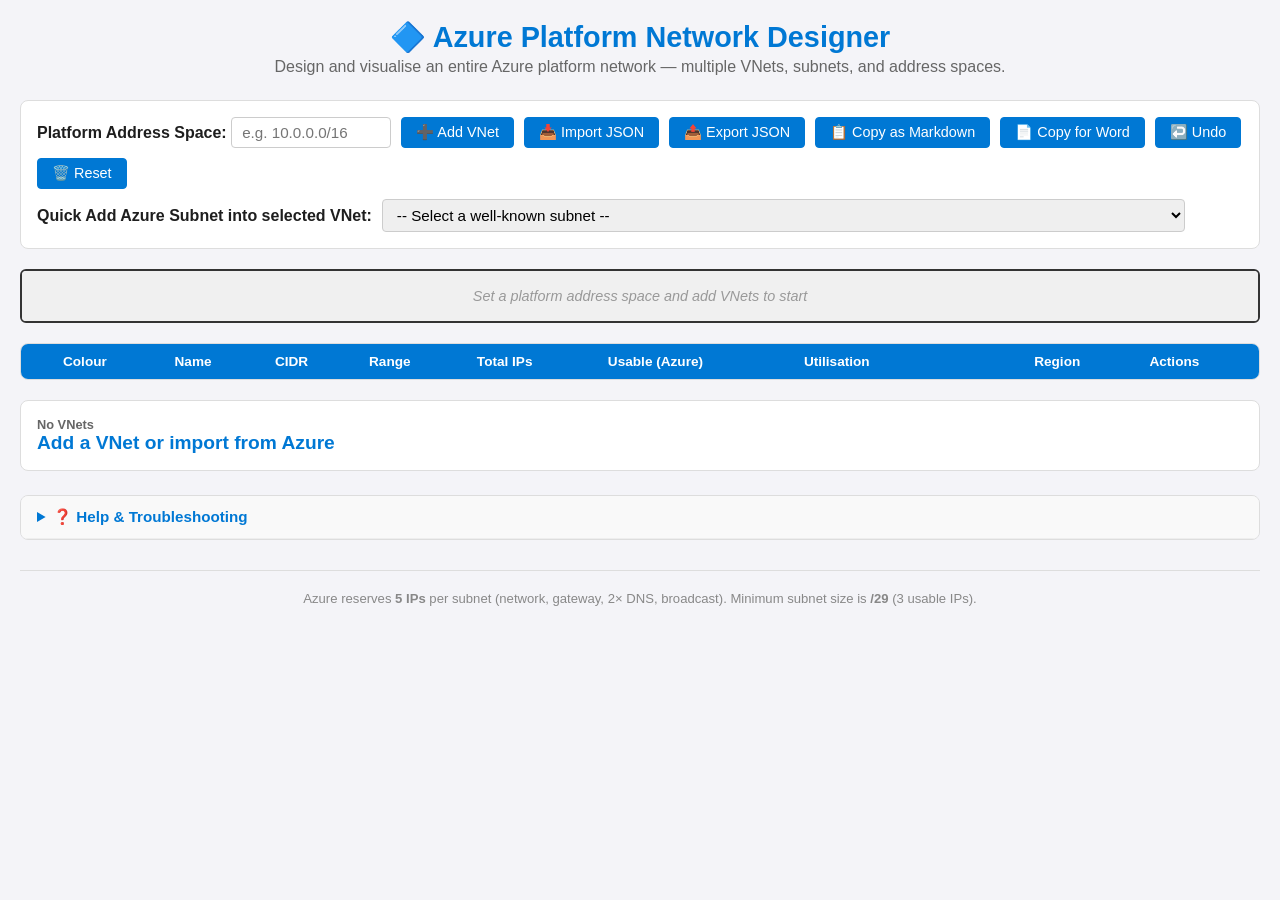
==== index.html @ 16e6d436 "first commit" ====
<!DOCTYPE html>
<html lang="en">
<head>
    <meta charset="UTF-8">
    <meta name="viewport" content="width=device-width, initial-scale=1.0">
    <title>Azure Platform Network Designer</title>
    <link rel="stylesheet" href="style.css">
</head>
<body>
    <header>
        <h1>&#x1F537; Azure Platform Network Designer</h1>
        <p class="subtitle">Design and visualise an entire Azure platform network — multiple VNets, subnets, and address spaces.</p>
    </header>

    <section id="config">
        <div class="config-row">
            <label>Platform Address Space:
                <input type="text" id="addressSpaceInput" placeholder="e.g. 10.0.0.0/16" style="width:160px" onchange="platform.setAddressSpace(this.value)">
            </label>
            <button onclick="platform.addVnet()">&#x2795; Add VNet</button>
            <button onclick="platform.importJSON()">&#x1F4E5; Import JSON</button>
            <button onclick="platform.exportJSON()">&#x1F4E4; Export JSON</button>
            <button onclick="platform.copyMarkdown()">&#x1F4CB; Copy as Markdown</button>
            <button onclick="platform.copyHTML()" title="Copies a formatted table to paste into Word. See Help section below if pasting as plain text.">&#x1F4C4; Copy for Word</button>
            <button onclick="platform.undo()">&#x21A9;&#xFE0F; Undo</button>
            <button onclick="platform.resetAll()">&#x1F5D1;&#xFE0F; Reset</button>
            <input type="file" id="importFile" accept=".json" style="display:none" onchange="platform.handleImport(event)">
        </div>
        <div class="config-row">
            <label>Quick Add Azure Subnet into selected VNet:</label>
            <select id="azurePreset" onchange="platform.addAzurePreset(this.value)">
                <option value="">-- Select a well-known subnet --</option>
            </select>
        </div>
    </section>

    <!-- Overlap warnings -->
    <div id="overlapWarnings"></div>

    <!-- Platform overview bar -->
    <section id="platformOverview">
        <div id="platformBar"></div>
    </section>

    <!-- Main table -->
    <section id="platformTable">
        <table>
            <thead>
                <tr>
                    <th class="expand-col"></th>
                    <th>Colour</th>
                    <th>Name</th>
                    <th>CIDR</th>
                    <th>Range</th>
                    <th>Total IPs</th>
                    <th>Usable (Azure)</th>
                    <th style="min-width:140px">Utilisation</th>
                    <th>Region</th>
                    <th>Actions</th>
                </tr>
            </thead>
            <tbody id="platformTableBody"></tbody>
        </table>
    </section>

    <section id="summary">
        <div id="summaryContent"></div>
    </section>

    <!-- VNet modal -->
    <div id="vnetModal" class="modal" style="display:none;">
        <div class="modal-content">
            <h3 id="vnetModalTitle">Add VNet</h3>
            <label>VNet Name:
                <input type="text" id="modalVnetName" placeholder="e.g. vnet-hub-uksouth">
            </label>
            <label>Address Space (CIDR):
                <input type="text" id="modalVnetCidr" placeholder="e.g. 10.0.0.0/16">
            </label>
            <label>Region:
                <input type="text" id="modalVnetRegion" placeholder="e.g. uksouth">
            </label>
            <label>Subscription / Context:
                <input type="text" id="modalVnetSubscription" placeholder="e.g. Connectivity">
            </label>
            <div class="modal-actions">
                <button onclick="platform.saveVnetModal()">Save</button>
                <button onclick="platform.closeVnetModal()">Cancel</button>
            </div>
        </div>
    </div>

    <!-- Subnet name modal -->
    <div id="nameModal" class="modal" style="display:none;">
        <div class="modal-content">
            <h3>Edit Subnet</h3>
            <label>Name:
                <input type="text" id="modalSubnetName" placeholder="e.g. snet-hub-AzureFirewall">
            </label>
            <div class="modal-actions">
                <button onclick="platform.saveSubnetModal()">Save</button>
                <button onclick="platform.closeSubnetModal()">Cancel</button>
            </div>
        </div>
    </div>

    <section id="helpSection">
        <details>
            <summary>&#x2753; Help &amp; Troubleshooting</summary>
            <div class="help-content">
                <h3>&#x1F4C4; Copy for Word — pasting as plain text?</h3>
                <p>If the table pastes into Word as plain text instead of a formatted table, check your Word paste settings:</p>
                <ol>
                    <li>In Word, go to <strong>File &rarr; Options &rarr; Advanced</strong></li>
                    <li>Scroll down to <strong>"Cut, copy, and paste"</strong></li>
                    <li>Set <strong>"Pasting from other programs"</strong> to <strong>"Keep Source Formatting"</strong> or <strong>"Merge Formatting"</strong></li>
                    <li>Click OK and try pasting again</li>
                </ol>
                <p><strong>Quick fix:</strong> In Word, right-click where you want to paste and choose the <em>"Keep Source Formatting"</em> paste option (clipboard icon with paintbrush), or use <strong>Paste Special &rarr; HTML Format</strong>.</p>

                <h3>&#x1F4E5; Importing from a live Azure environment</h3>
                <p>Use the <a href="export-azure.ps1" download><code>export-azure.ps1</code></a> PowerShell script to export your existing Azure VNets and subnets into a JSON file compatible with this tool.</p>
                <ol>
                    <li>Ensure you are logged in via <code>az login</code> (Azure CLI) or <code>Connect-AzAccount</code> (Az PowerShell)</li>
                    <li>Run: <code>.\export-azure.ps1</code> (optionally pass <code>-SubscriptionId</code> or <code>-ResourceGroup</code> to filter)</li>
                    <li>The script outputs a JSON file — click <strong>Import JSON</strong> above to load it</li>
                </ol>
            </div>
        </details>
    </section>

    <footer>
        <p>Azure reserves <strong>5 IPs</strong> per subnet (network, gateway, 2&times; DNS, broadcast). Minimum subnet size is <strong>/29</strong> (3 usable IPs).</p>
    </footer>

    <script src="azureDefaults.js"></script>
    <script src="app.js"></script>
</body>
</html>
---- style.css ----
/* Azure Platform Network Designer - Combined Styles */

* {
    margin: 0;
    padding: 0;
    box-sizing: border-box;
}

body {
    font-family: 'Segoe UI', Tahoma, Geneva, Verdana, sans-serif;
    background: #f4f4f8;
    color: #1e1e1e;
    max-width: 1400px;
    margin: 0 auto;
    padding: 20px;
}

header {
    text-align: center;
    margin-bottom: 24px;
}

header h1 {
    font-size: 1.8rem;
    color: #0078d4;
}

header .subtitle {
    color: #666;
    margin-top: 4px;
}

/* Config Section */
#config {
    background: #fff;
    border: 1px solid #ddd;
    border-radius: 8px;
    padding: 16px;
    margin-bottom: 20px;
}

.config-row {
    display: flex;
    align-items: center;
    gap: 10px;
    margin-bottom: 10px;
    flex-wrap: wrap;
}

.config-row:last-child {
    margin-bottom: 0;
}

.config-row label {
    font-weight: 600;
    min-width: 200px;
}

.config-row input[type="text"] {
    padding: 6px 10px;
    border: 1px solid #ccc;
    border-radius: 4px;
    font-size: 0.95rem;
    width: 220px;
}

.config-row select {
    padding: 6px 10px;
    border: 1px solid #ccc;
    border-radius: 4px;
    font-size: 0.95rem;
    min-width: 300px;
}

button {
    padding: 6px 14px;
    border: 1px solid #0078d4;
    background: #0078d4;
    color: #fff;
    border-radius: 4px;
    cursor: pointer;
    font-size: 0.9rem;
    transition: background 0.15s;
}

button:hover {
    background: #005ea2;
}

/* Table base */
table {
    width: 100%;
    border-collapse: collapse;
}

thead th {
    background: #0078d4;
    color: #fff;
    padding: 10px 12px;
    text-align: left;
    font-size: 0.85rem;
    white-space: nowrap;
}

tbody td {
    padding: 8px 12px;
    border-bottom: 1px solid #eee;
    font-size: 0.85rem;
    vertical-align: middle;
}

tbody tr:hover {
    background: #f0f6ff;
}

td .colour-swatch {
    width: 20px;
    height: 20px;
    border-radius: 4px;
    display: inline-block;
    border: 1px solid #999;
}

td .subnet-name {
    font-weight: 600;
}

td .subnet-name.unnamed {
    color: #999;
    font-style: italic;
}

/* Divide link */
.divide-link {
    color: #0078d4;
    text-decoration: underline;
    cursor: pointer;
    font-weight: 600;
    font-size: 0.85rem;
    background: none;
    border: none;
    padding: 0;
}

.divide-link:hover {
    color: #d83b01;
}

.divide-link.disabled {
    color: #ccc;
    cursor: not-allowed;
    text-decoration: none;
}

/* Join tree cells */
.join-cell {
    padding: 0 !important;
    width: 22px;
    min-width: 22px;
    max-width: 22px;
    position: relative;
    border-bottom: 1px solid #eee !important;
}

.join-bracket {
    position: absolute;
    left: 6px;
    width: 12px;
}

.join-top {
    top: 50%;
    bottom: 0;
    border-left: 3px solid #bbb;
    border-top: 3px solid #bbb;
    border-top-left-radius: 4px;
}

.join-mid {
    top: 0;
    bottom: 0;
    border-left: 3px solid #bbb;
}

.join-bottom {
    top: 0;
    bottom: 50%;
    border-left: 3px solid #bbb;
    border-bottom: 3px solid #bbb;
    border-bottom-left-radius: 4px;
}

.join-clickable {
    cursor: pointer;
    border-color: #0078d4 !important;
}

.join-clickable:hover {
    border-color: #d83b01 !important;
}

thead th.join-header {
    padding: 4px 1px;
    font-size: 0.65rem;
    text-align: center;
    min-width: 22px;
    max-width: 22px;
}

thead th.join-group-header {
    text-align: center;
    font-size: 0.75rem;
}

/* Name cell clickable */
td.name-cell {
    cursor: pointer;
}

td.name-cell:hover {
    background: #e8f0fe;
}

/* Warning badges */
.warning-badge {
    background: #fff4ce;
    color: #8a6914;
    padding: 2px 6px;
    border-radius: 3px;
    font-size: 0.75rem;
    font-weight: 600;
}

.error-badge {
    background: #fde7e9;
    color: #a80000;
    padding: 2px 6px;
    border-radius: 3px;
    font-size: 0.75rem;
    font-weight: 600;
}

/* Summary */
#summary {
    background: #fff;
    border: 1px solid #ddd;
    border-radius: 8px;
    padding: 16px;
    margin-bottom: 20px;
}

#summaryContent {
    display: flex;
    gap: 30px;
    flex-wrap: wrap;
    font-size: 0.9rem;
}

#summaryContent .stat {
    display: flex;
    flex-direction: column;
}

#summaryContent .stat-label {
    font-weight: 600;
    color: #666;
    font-size: 0.8rem;
}

#summaryContent .stat-value {
    font-size: 1.2rem;
    font-weight: 700;
    color: #0078d4;
}

/* Modal */
.modal {
    position: fixed;
    top: 0; left: 0; right: 0; bottom: 0;
    background: rgba(0,0,0,0.4);
    display: flex;
    align-items: center;
    justify-content: center;
    z-index: 1000;
}

.modal-content {
    background: #fff;
    border-radius: 8px;
    padding: 24px;
    min-width: 360px;
    box-shadow: 0 8px 32px rgba(0,0,0,0.2);
}

.modal-content h3 {
    margin-bottom: 16px;
    color: #0078d4;
}

.modal-content label {
    display: block;
    margin-bottom: 12px;
    font-weight: 600;
}

.modal-content input[type="text"] {
    display: block;
    width: 100%;
    margin-top: 4px;
    padding: 6px 10px;
    border: 1px solid #ccc;
    border-radius: 4px;
    font-size: 0.95rem;
}

.modal-actions {
    display: flex;
    gap: 8px;
    margin-top: 16px;
    justify-content: flex-end;
}

.modal-actions button:last-child {
    background: #999;
    border-color: #999;
}

/* Help Section */
#helpSection {
    margin-top: 24px;
}

#helpSection details {
    background: #fff;
    border: 1px solid #ddd;
    border-radius: 8px;
    overflow: hidden;
}

#helpSection summary {
    padding: 12px 16px;
    font-weight: 600;
    font-size: 0.95rem;
    cursor: pointer;
    color: #0078d4;
    background: #f9f9f9;
    border-bottom: 1px solid #eee;
}

#helpSection summary:hover {
    background: #eef5fd;
}

.help-content {
    padding: 16px 20px;
    font-size: 0.9rem;
    line-height: 1.6;
}

.help-content h3 {
    color: #0078d4;
    margin: 16px 0 8px 0;
    font-size: 1rem;
}

.help-content h3:first-child {
    margin-top: 0;
}

.help-content ol {
    margin: 8px 0 12px 20px;
}

.help-content li {
    margin-bottom: 4px;
}

.help-content code {
    background: #f0f0f0;
    padding: 1px 5px;
    border-radius: 3px;
    font-size: 0.88rem;
}

.help-content a {
    color: #0078d4;
}

/* Footer */
footer {
    text-align: center;
    color: #888;
    font-size: 0.82rem;
    margin-top: 30px;
    padding-top: 20px;
    border-top: 1px solid #ddd;
}

footer a {
    color: #0078d4;
}

footer p {
    margin-bottom: 4px;
}

/* Toast notification */
.toast {
    position: fixed;
    bottom: 20px;
    right: 20px;
    background: #0078d4;
    color: #fff;
    padding: 10px 18px;
    border-radius: 6px;
    font-size: 0.9rem;
    z-index: 2000;
    animation: fadeInOut 2.5s forwards;
}

@keyframes fadeInOut {
    0%   { opacity: 0; transform: translateY(10px); }
    15%  { opacity: 1; transform: translateY(0); }
    80%  { opacity: 1; }
    100% { opacity: 0; }
}

/* Overlap warnings */
.overlap-box {
    background: #fff4ce;
    border: 1px solid #e8c700;
    border-radius: 8px;
    padding: 12px 16px;
    margin-bottom: 16px;
    font-size: 0.85rem;
    color: #6b5800;
}

.overlap-box ul {
    margin: 6px 0 0 20px;
}

/* Platform overview bar */
#platformOverview {
    margin-bottom: 20px;
}

#platformBar {
    display: flex;
    width: 100%;
    min-height: 50px;
    border-radius: 6px;
    overflow: hidden;
    border: 2px solid #333;
    gap: 2px;
    background: #333;
}

.platform-block {
    display: flex;
    align-items: center;
    justify-content: center;
    height: 50px;
    cursor: pointer;
    font-size: 0.75rem;
    font-weight: 600;
    color: #1e1e1e;
    text-align: center;
    padding: 0 8px;
    overflow: hidden;
    text-overflow: ellipsis;
    white-space: nowrap;
    transition: filter 0.15s;
}

.platform-block:hover {
    filter: brightness(0.85);
}

.platform-free {
    background: repeating-linear-gradient(
        45deg,
        #e0e0e0,
        #e0e0e0 4px,
        #f5f5f5 4px,
        #f5f5f5 8px
    ) !important;
    color: #888;
    font-size: 0.65rem;
    cursor: default;
}
.platform-free:hover {
    filter: none;
}

.empty-bar {
    display: flex;
    align-items: center;
    justify-content: center;
    width: 100%;
    height: 50px;
    color: #999;
    font-style: italic;
    font-size: 0.9rem;
    background: #f0f0f0;
}

/* Platform table */
#platformTable {
    background: #fff;
    border: 1px solid #ddd;
    border-radius: 8px;
    overflow-x: auto;
    margin-bottom: 20px;
}

/* Expand arrow */
.expand-col {
    width: 30px;
    min-width: 30px;
    max-width: 30px;
    text-align: center;
}

.expand-arrow {
    cursor: pointer;
    font-size: 0.85rem;
    color: #0078d4;
    user-select: none;
}

.expand-arrow:hover {
    color: #d83b01;
}

/* VNet rows */
.vnet-row {
    background: #e8f4fd;
    font-weight: 600;
}

.vnet-row td {
    border-bottom: 2px solid #0078d4 !important;
    padding-top: 10px !important;
    padding-bottom: 10px !important;
}

.vnet-name-cell {
    color: #0078d4;
    font-size: 0.95rem;
}

/* Utilisation bar */
.util-cell {
    padding: 4px 8px !important;
    min-width: 140px;
}

.util-bar {
    display: flex;
    width: 100%;
    height: 14px;
    border-radius: 3px;
    overflow: hidden;
    background: #eee;
    border: 1px solid #ccc;
}

.util-seg {
    height: 100%;
    min-width: 0;
    transition: width 0.2s;
}

.util-named {
    opacity: 0.9;
}

.util-free {
    background: repeating-linear-gradient(
        -45deg,
        #e8e8e8,
        #e8e8e8 3px,
        #f5f5f5 3px,
        #f5f5f5 6px
    );
}

.util-label {
    display: block;
    font-size: 0.7rem;
    font-weight: 400;
    color: #666;
    margin-top: 2px;
    text-align: center;
}

.vnet-row .util-label {
    font-weight: 600;
    color: #333;
}

/* Subnet rows */
.subnet-row td {
    background: #fff;
}

.subnet-indent {
    border-left: 3px solid #ddd;
}

.subnet-row:hover td {
    background: #f6faff;
}
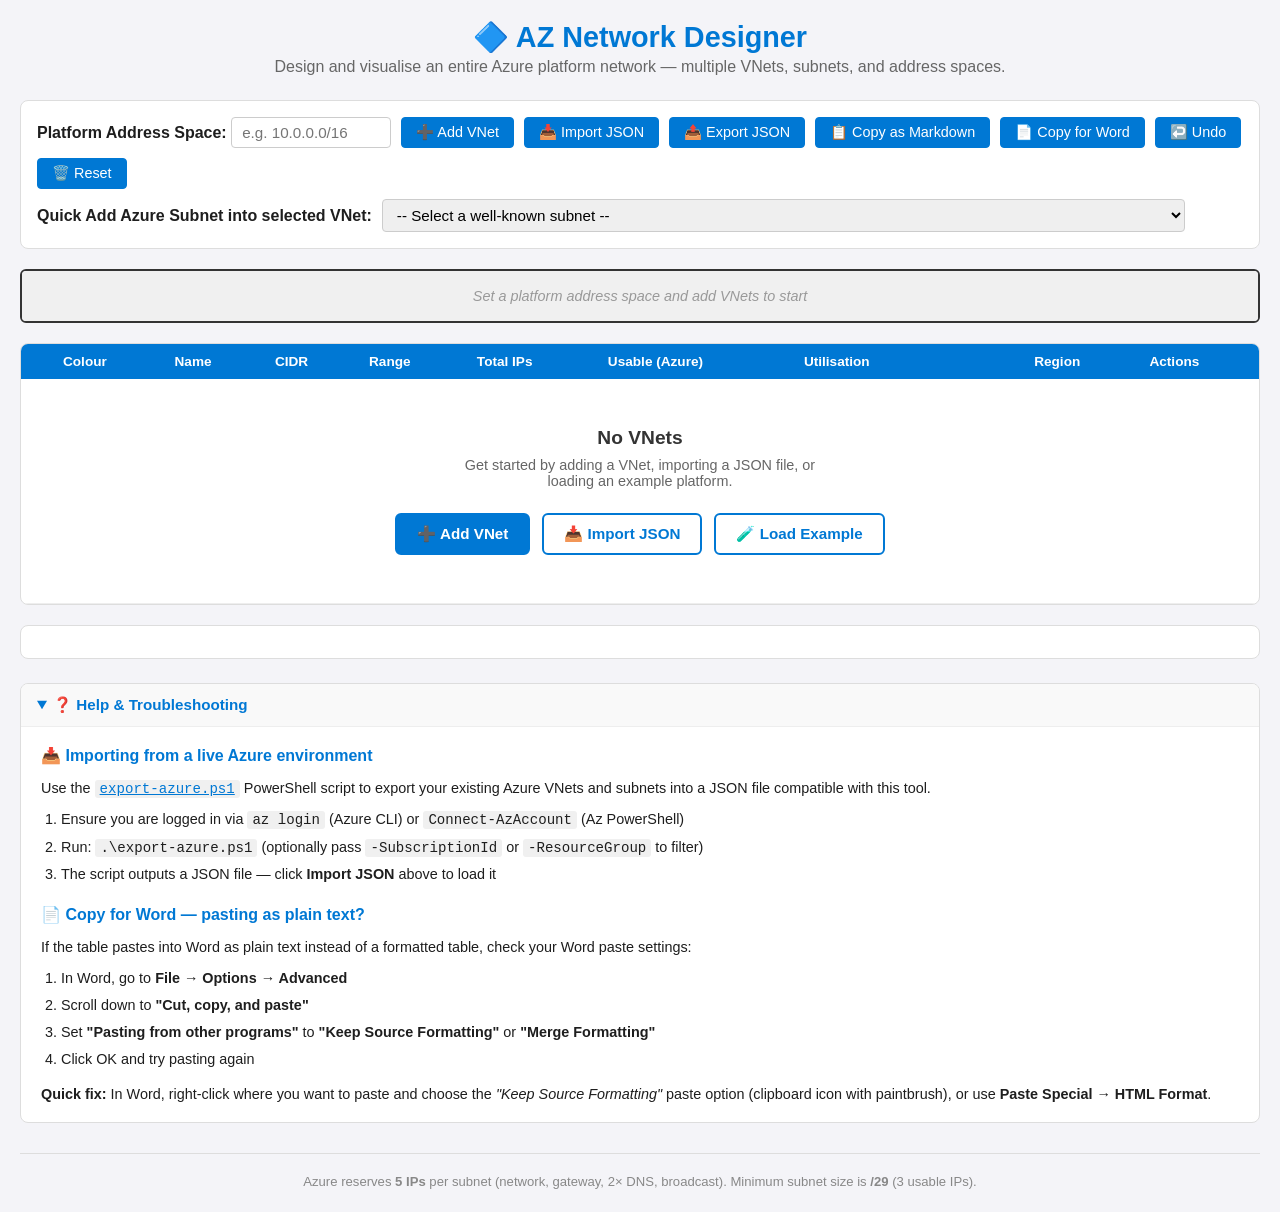
==== commit f507bc6d: "feat: auto-expand help when no VNets; reorder help sections" ====
--- a/index.html
+++ b/index.html
@@ -3,12 +3,12 @@
 <head>
     <meta charset="UTF-8">
     <meta name="viewport" content="width=device-width, initial-scale=1.0">
-    <title>Azure Platform Network Designer</title>
+    <title>AZ Network Designer</title>
     <link rel="stylesheet" href="style.css">
 </head>
 <body>
     <header>
-        <h1>&#x1F537; Azure Platform Network Designer</h1>
+        <h1>&#x1F537; AZ Network Designer</h1>
         <p class="subtitle">Design and visualise an entire Azure platform network — multiple VNets, subnets, and address spaces.</p>
     </header>
 
@@ -80,9 +80,6 @@
             <label>Region:
                 <input type="text" id="modalVnetRegion" placeholder="e.g. uksouth">
             </label>
-            <label>Subscription / Context:
-                <input type="text" id="modalVnetSubscription" placeholder="e.g. Connectivity">
-            </label>
             <div class="modal-actions">
                 <button onclick="platform.saveVnetModal()">Save</button>
                 <button onclick="platform.closeVnetModal()">Cancel</button>
@@ -108,6 +105,14 @@
         <details>
             <summary>&#x2753; Help &amp; Troubleshooting</summary>
             <div class="help-content">
+                <h3>&#x1F4E5; Importing from a live Azure environment</h3>
+                <p>Use the <a href="export-azure.ps1" download><code>export-azure.ps1</code></a> PowerShell script to export your existing Azure VNets and subnets into a JSON file compatible with this tool.</p>
+                <ol>
+                    <li>Ensure you are logged in via <code>az login</code> (Azure CLI) or <code>Connect-AzAccount</code> (Az PowerShell)</li>
+                    <li>Run: <code>.\export-azure.ps1</code> (optionally pass <code>-SubscriptionId</code> or <code>-ResourceGroup</code> to filter)</li>
+                    <li>The script outputs a JSON file — click <strong>Import JSON</strong> above to load it</li>
+                </ol>
+
                 <h3>&#x1F4C4; Copy for Word — pasting as plain text?</h3>
                 <p>If the table pastes into Word as plain text instead of a formatted table, check your Word paste settings:</p>
                 <ol>
@@ -117,14 +122,6 @@
                     <li>Click OK and try pasting again</li>
                 </ol>
                 <p><strong>Quick fix:</strong> In Word, right-click where you want to paste and choose the <em>"Keep Source Formatting"</em> paste option (clipboard icon with paintbrush), or use <strong>Paste Special &rarr; HTML Format</strong>.</p>
-
-                <h3>&#x1F4E5; Importing from a live Azure environment</h3>
-                <p>Use the <a href="export-azure.ps1" download><code>export-azure.ps1</code></a> PowerShell script to export your existing Azure VNets and subnets into a JSON file compatible with this tool.</p>
-                <ol>
-                    <li>Ensure you are logged in via <code>az login</code> (Azure CLI) or <code>Connect-AzAccount</code> (Az PowerShell)</li>
-                    <li>Run: <code>.\export-azure.ps1</code> (optionally pass <code>-SubscriptionId</code> or <code>-ResourceGroup</code> to filter)</li>
-                    <li>The script outputs a JSON file — click <strong>Import JSON</strong> above to load it</li>
-                </ol>
             </div>
         </details>
     </section>
--- a/style.css
+++ b/style.css
@@ -1,4 +1,4 @@
-/* Azure Platform Network Designer - Combined Styles */
+/* AZ Network Designer - Combined Styles */
 
 * {
     margin: 0;
@@ -505,6 +505,67 @@
     background: #f0f0f0;
 }
 
+/* Empty state inside the table */
+.empty-state-cell {
+    padding: 0 !important;
+}
+
+.empty-state {
+    display: flex;
+    flex-direction: column;
+    align-items: center;
+    justify-content: center;
+    padding: 48px 24px;
+    text-align: center;
+}
+
+.empty-state-title {
+    font-size: 1.2rem;
+    font-weight: 700;
+    color: #333;
+    margin: 0 0 8px;
+}
+
+.empty-state-hint {
+    font-size: 0.9rem;
+    color: #666;
+    margin: 0 0 24px;
+    max-width: 400px;
+}
+
+.empty-state-actions {
+    display: flex;
+    gap: 12px;
+    flex-wrap: wrap;
+    justify-content: center;
+}
+
+.empty-btn {
+    padding: 10px 20px;
+    border: 2px solid #0078d4;
+    border-radius: 6px;
+    background: #fff;
+    color: #0078d4;
+    font-size: 0.95rem;
+    font-weight: 600;
+    cursor: pointer;
+    transition: background 0.15s, color 0.15s;
+}
+
+.empty-btn:hover {
+    background: #e6f3fb;
+}
+
+.empty-btn.primary {
+    background: #0078d4;
+    color: #fff;
+}
+
+.empty-btn.primary:hover {
+    background: #005a9e;
+    border-color: #005a9e;
+}
+
 /* Platform table */
 #platformTable {
     background: #fff;
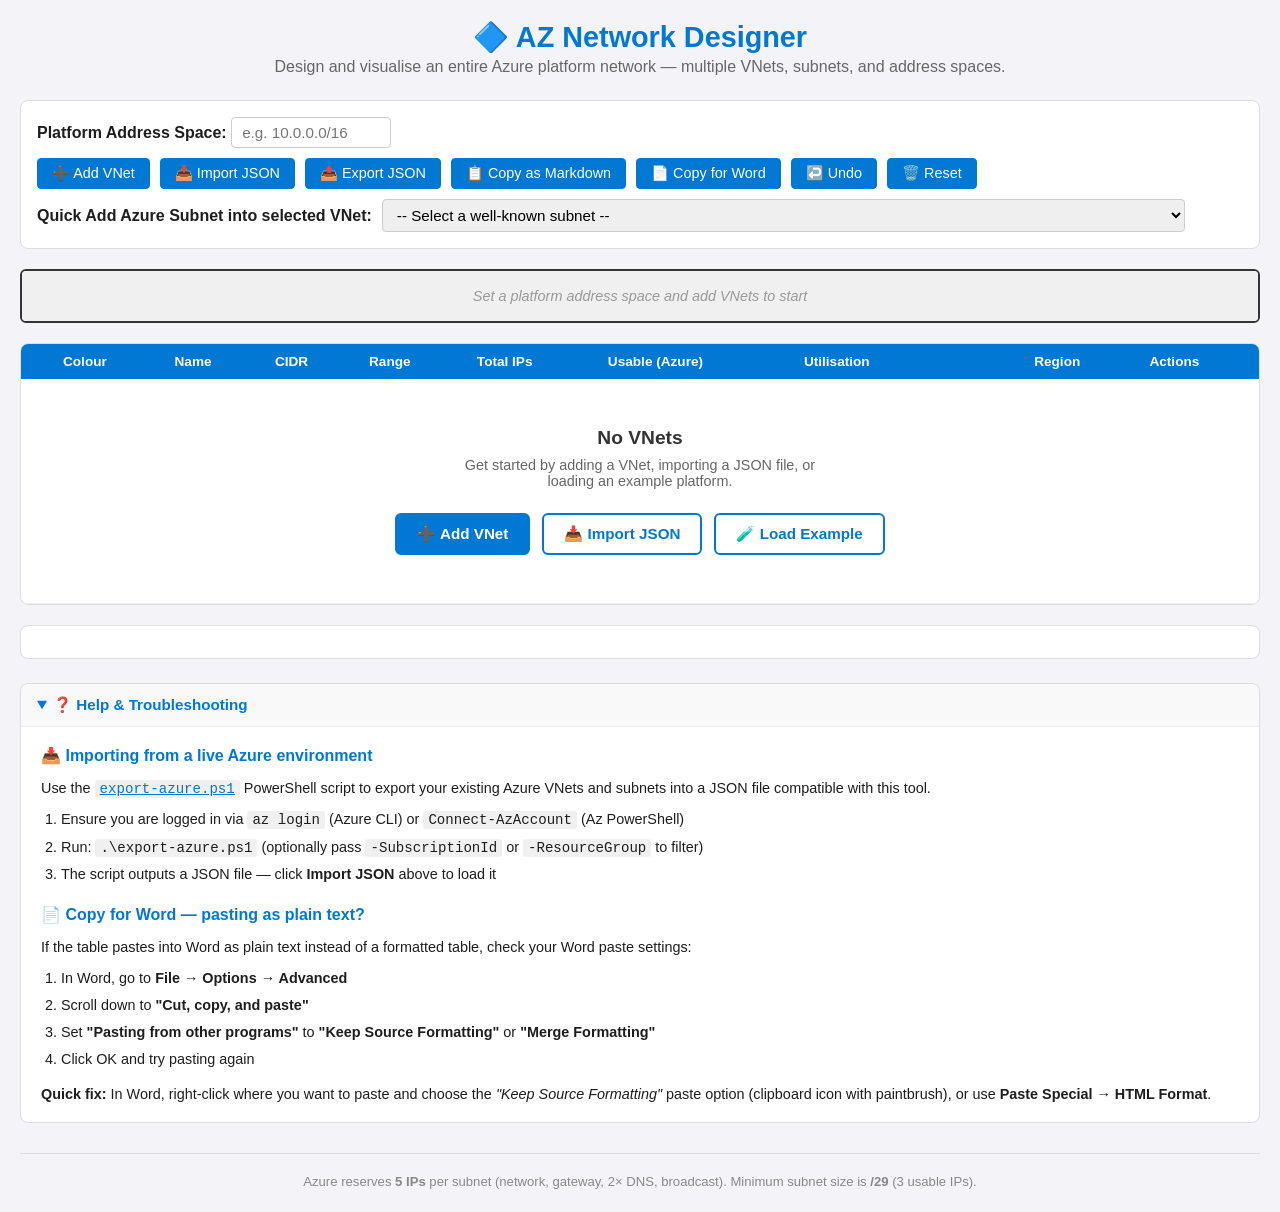
==== commit 79a67f3d: "feat: rebase warning badge on address space; single-line button row" ====
--- a/index.html
+++ b/index.html
@@ -17,6 +17,9 @@
             <label>Platform Address Space:
                 <input type="text" id="addressSpaceInput" placeholder="e.g. 10.0.0.0/16" style="width:160px" onchange="platform.setAddressSpace(this.value)">
             </label>
+            <span id="rebaseHint" class="rebase-hint" style="display:none">&#x26A0;&#xFE0F; Changing this will rebase all VNet addresses</span>
+        </div>
+        <div class="config-row config-row-buttons">
             <button onclick="platform.addVnet()">&#x2795; Add VNet</button>
             <button onclick="platform.importJSON()">&#x1F4E5; Import JSON</button>
             <button onclick="platform.exportJSON()">&#x1F4E4; Export JSON</button>
--- a/style.css
+++ b/style.css
@@ -45,6 +45,21 @@
     gap: 10px;
     margin-bottom: 10px;
     flex-wrap: wrap;
+}
+
+.config-row-buttons {
+    flex-wrap: nowrap;
+}
+
+.rebase-hint {
+    font-size: 0.82rem;
+    font-weight: 600;
+    color: #8a6000;
+    background: #fff8e1;
+    border: 1px solid #f0c040;
+    border-radius: 4px;
+    padding: 3px 10px;
+    white-space: nowrap;
 }
 
 .config-row:last-child {
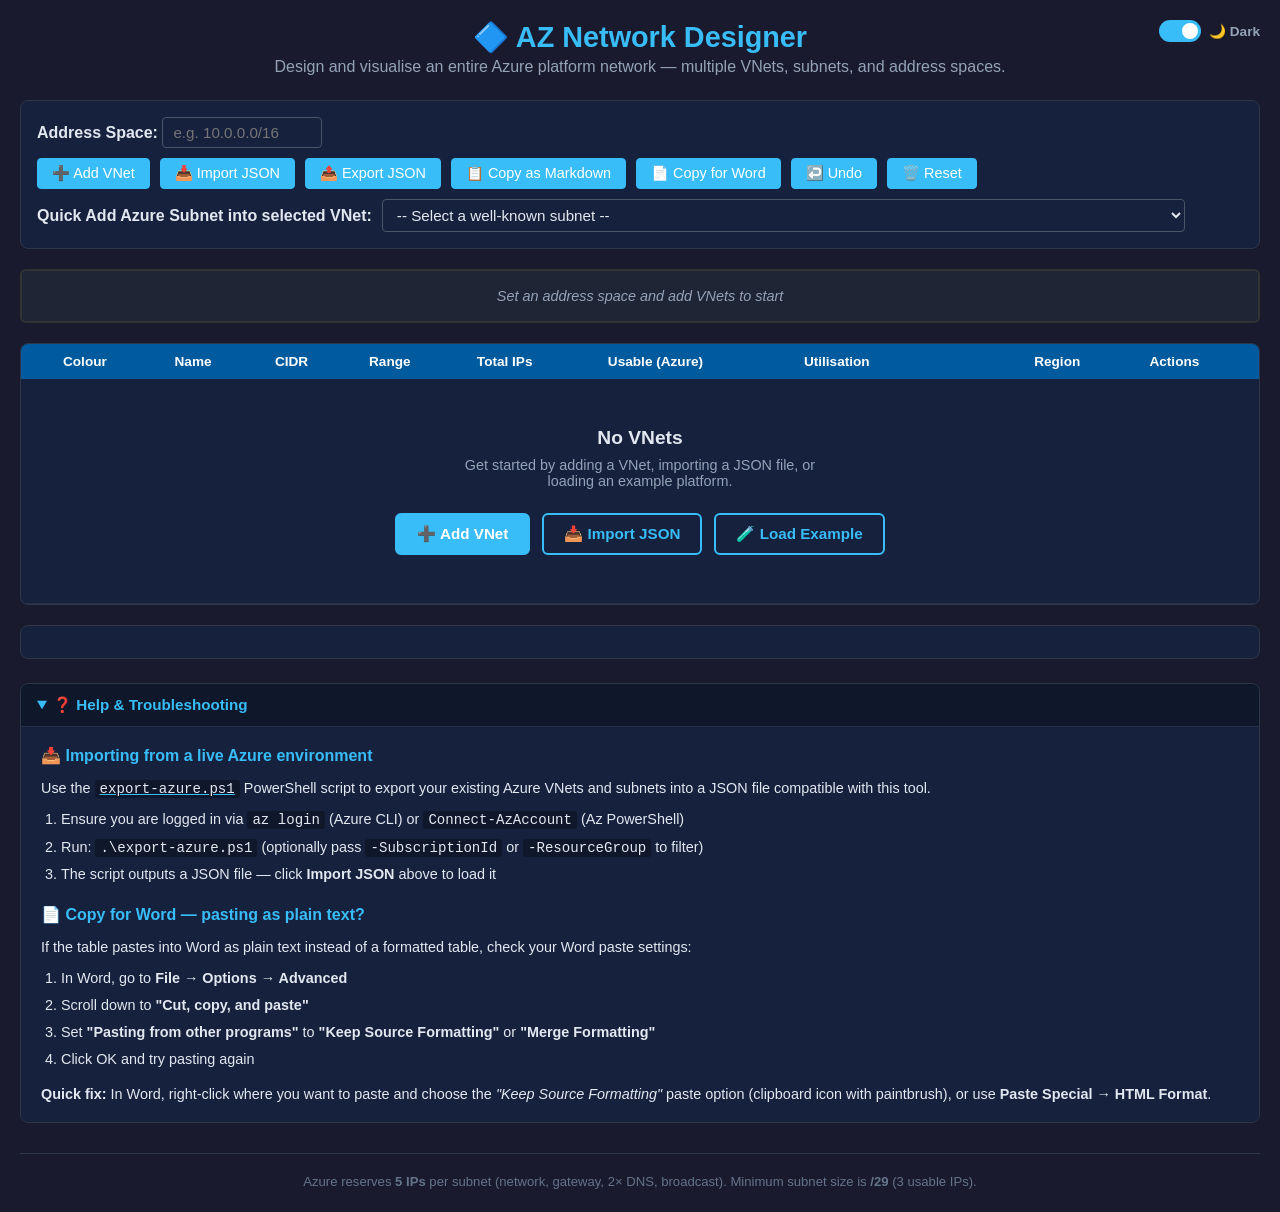
==== commit 543d55b6: "Add dark mode UI toggle (default dark) and remove 'Platform' label" ====
--- a/index.html
+++ b/index.html
@@ -7,6 +7,12 @@
     <link rel="stylesheet" href="style.css">
 </head>
 <body>
+    <label class="theme-toggle" title="Toggle dark/light mode">
+        <input type="checkbox" id="themeToggle" onchange="applyTheme(this.checked)">
+        <span class="theme-toggle-track"><span class="theme-toggle-thumb"></span></span>
+        <span id="themeLabel">☀️ Light</span>
+    </label>
+
     <header>
         <h1>&#x1F537; AZ Network Designer</h1>
         <p class="subtitle">Design and visualise an entire Azure platform network — multiple VNets, subnets, and address spaces.</p>
@@ -14,7 +20,7 @@
 
     <section id="config">
         <div class="config-row">
-            <label>Platform Address Space:
+            <label>Address Space:
                 <input type="text" id="addressSpaceInput" placeholder="e.g. 10.0.0.0/16" style="width:160px" onchange="platform.setAddressSpace(this.value)">
             </label>
             <span id="rebaseHint" class="rebase-hint" style="display:none">&#x26A0;&#xFE0F; Changing this will rebase all VNet addresses</span>
@@ -135,5 +141,19 @@
 
     <script src="azureDefaults.js"></script>
     <script src="app.js"></script>
+    <script>
+        function applyTheme(isDark) {
+            document.documentElement.setAttribute('data-theme', isDark ? 'dark' : 'light');
+            document.getElementById('themeLabel').textContent = isDark ? '🌙 Dark' : '☀️ Light';
+            localStorage.setItem('theme', isDark ? 'dark' : 'light');
+        }
+        (function () {
+            var saved = localStorage.getItem('theme');
+            var isDark = saved ? saved === 'dark' : true; // default dark
+            var toggle = document.getElementById('themeToggle');
+            toggle.checked = isDark;
+            applyTheme(isDark);
+        })();
+    </script>
 </body>
 </html>
--- a/style.css
+++ b/style.css
@@ -1,4 +1,132 @@
 /* AZ Network Designer - Combined Styles */
+
+:root {
+    --bg-page: #f4f4f8;
+    --bg-card: #fff;
+    --bg-card-alt: #f9f9f9;
+    --bg-table-head: #0078d4;
+    --bg-vnet-row: #e8f4fd;
+    --bg-hover-row: #f0f6ff;
+    --bg-name-hover: #e8f0fe;
+    --bg-empty-bar: #f0f0f0;
+    --bg-code: #f0f0f0;
+    --bg-empty-btn: #fff;
+    --color-text: #1e1e1e;
+    --color-text-muted: #666;
+    --color-text-footer: #888;
+    --color-border: #ddd;
+    --color-border-light: #eee;
+    --color-input-border: #ccc;
+    --color-accent: #0078d4;
+    --color-vnet-name: #0078d4;
+    --color-subtitle: #666;
+    --color-util-bar-bg: #eee;
+    --color-util-bar-border: #ccc;
+    --color-util-label: #666;
+    --color-util-label-vnet: #333;
+    --color-join: #bbb;
+    --color-empty-state-title: #333;
+    --color-empty-state-hint: #666;
+    --color-subnet-indent: #ddd;
+    --color-summary-bg: #fff;
+    --color-rebase-bg: #fff8e1;
+    --color-rebase-border: #f0c040;
+    --color-rebase-text: #8a6000;
+    --color-overlap-bg: #fff4ce;
+    --color-overlap-border: #e8c700;
+    --color-overlap-text: #6b5800;
+    --color-help-summary-bg: #f9f9f9;
+    --color-help-summary-hover: #eef5fd;
+    --shadow-modal: rgba(0,0,0,0.2);
+}
+
+[data-theme="dark"] {
+    --bg-page: #1a1a2e;
+    --bg-card: #16213e;
+    --bg-card-alt: #0f172a;
+    --bg-table-head: #005a9e;
+    --bg-vnet-row: #1a2d45;
+    --bg-hover-row: #1e3a5f;
+    --bg-name-hover: #1e2f50;
+    --bg-empty-bar: #1e2535;
+    --bg-code: #0f172a;
+    --bg-empty-btn: #16213e;
+    --color-text: #e2e8f0;
+    --color-text-muted: #94a3b8;
+    --color-text-footer: #64748b;
+    --color-border: #2d3748;
+    --color-border-light: #253047;
+    --color-input-border: #4a5568;
+    --color-accent: #38bdf8;
+    --color-vnet-name: #38bdf8;
+    --color-subtitle: #94a3b8;
+    --color-util-bar-bg: #253047;
+    --color-util-bar-border: #4a5568;
+    --color-util-label: #94a3b8;
+    --color-util-label-vnet: #cbd5e1;
+    --color-join: #4a5568;
+    --color-empty-state-title: #e2e8f0;
+    --color-empty-state-hint: #94a3b8;
+    --color-subnet-indent: #2d3748;
+    --color-summary-bg: #16213e;
+    --color-rebase-bg: #2d2000;
+    --color-rebase-border: #b38a00;
+    --color-rebase-text: #fcd34d;
+    --color-overlap-bg: #2d2000;
+    --color-overlap-border: #b38a00;
+    --color-overlap-text: #fcd34d;
+    --color-help-summary-bg: #0f172a;
+    --color-help-summary-hover: #1a2d45;
+    --shadow-modal: rgba(0,0,0,0.6);
+}
+
+/* Dark mode toggle */
+.theme-toggle {
+    position: absolute;
+    top: 20px;
+    right: 20px;
+    display: flex;
+    align-items: center;
+    gap: 8px;
+    font-size: 0.85rem;
+    font-weight: 600;
+    color: var(--color-text-muted);
+    user-select: none;
+    cursor: pointer;
+}
+
+.theme-toggle input[type="checkbox"] {
+    display: none;
+}
+
+.theme-toggle-track {
+    width: 42px;
+    height: 22px;
+    background: #4a5568;
+    border-radius: 11px;
+    position: relative;
+    transition: background 0.2s;
+    flex-shrink: 0;
+}
+
+.theme-toggle input:checked + .theme-toggle-track {
+    background: var(--color-accent);
+}
+
+.theme-toggle-thumb {
+    position: absolute;
+    top: 3px;
+    left: 3px;
+    width: 16px;
+    height: 16px;
+    background: #fff;
+    border-radius: 50%;
+    transition: transform 0.2s;
+}
+
+.theme-toggle input:checked + .theme-toggle-track .theme-toggle-thumb {
+    transform: translateX(20px);
+}
 
 * {
     margin: 0;
@@ -8,11 +136,12 @@
 
 body {
     font-family: 'Segoe UI', Tahoma, Geneva, Verdana, sans-serif;
-    background: #f4f4f8;
-    color: #1e1e1e;
+    background: var(--bg-page);
+    color: var(--color-text);
     max-width: 1400px;
     margin: 0 auto;
     padding: 20px;
+    position: relative;
 }
 
 header {
@@ -22,18 +151,18 @@
 
 header h1 {
     font-size: 1.8rem;
-    color: #0078d4;
+    color: var(--color-accent);
 }
 
 header .subtitle {
-    color: #666;
+    color: var(--color-subtitle);
     margin-top: 4px;
 }
 
 /* Config Section */
 #config {
-    background: #fff;
-    border: 1px solid #ddd;
+    background: var(--bg-card);
+    border: 1px solid var(--color-border);
     border-radius: 8px;
     padding: 16px;
     margin-bottom: 20px;
@@ -54,9 +183,9 @@
 .rebase-hint {
     font-size: 0.82rem;
     font-weight: 600;
-    color: #8a6000;
-    background: #fff8e1;
-    border: 1px solid #f0c040;
+    color: var(--color-rebase-text);
+    background: var(--color-rebase-bg);
+    border: 1px solid var(--color-rebase-border);
     border-radius: 4px;
     padding: 3px 10px;
     white-space: nowrap;
@@ -73,24 +202,28 @@
 
 .config-row input[type="text"] {
     padding: 6px 10px;
-    border: 1px solid #ccc;
+    border: 1px solid var(--color-input-border);
     border-radius: 4px;
     font-size: 0.95rem;
     width: 220px;
+    background: var(--bg-card);
+    color: var(--color-text);
 }
 
 .config-row select {
     padding: 6px 10px;
-    border: 1px solid #ccc;
+    border: 1px solid var(--color-input-border);
     border-radius: 4px;
     font-size: 0.95rem;
     min-width: 300px;
+    background: var(--bg-card);
+    color: var(--color-text);
 }
 
 button {
     padding: 6px 14px;
-    border: 1px solid #0078d4;
-    background: #0078d4;
+    border: 1px solid var(--color-accent);
+    background: var(--color-accent);
     color: #fff;
     border-radius: 4px;
     cursor: pointer;
@@ -109,7 +242,7 @@
 }
 
 thead th {
-    background: #0078d4;
+    background: var(--bg-table-head);
     color: #fff;
     padding: 10px 12px;
     text-align: left;
@@ -119,13 +252,13 @@
 
 tbody td {
     padding: 8px 12px;
-    border-bottom: 1px solid #eee;
+    border-bottom: 1px solid var(--color-border-light);
     font-size: 0.85rem;
     vertical-align: middle;
 }
 
 tbody tr:hover {
-    background: #f0f6ff;
+    background: var(--bg-hover-row);
 }
 
 td .colour-swatch {
@@ -147,7 +280,7 @@
 
 /* Divide link */
 .divide-link {
-    color: #0078d4;
+    color: var(--color-accent);
     text-decoration: underline;
     cursor: pointer;
     font-weight: 600;
@@ -162,7 +295,7 @@
 }
 
 .divide-link.disabled {
-    color: #ccc;
+    color: var(--color-input-border);
     cursor: not-allowed;
     text-decoration: none;
 }
@@ -174,7 +307,7 @@
     min-width: 22px;
     max-width: 22px;
     position: relative;
-    border-bottom: 1px solid #eee !important;
+    border-bottom: 1px solid var(--color-border-light) !important;
 }
 
 .join-bracket {
@@ -186,28 +319,28 @@
 .join-top {
     top: 50%;
     bottom: 0;
-    border-left: 3px solid #bbb;
-    border-top: 3px solid #bbb;
+    border-left: 3px solid var(--color-join);
+    border-top: 3px solid var(--color-join);
     border-top-left-radius: 4px;
 }
 
 .join-mid {
     top: 0;
     bottom: 0;
-    border-left: 3px solid #bbb;
+    border-left: 3px solid var(--color-join);
 }
 
 .join-bottom {
     top: 0;
     bottom: 50%;
-    border-left: 3px solid #bbb;
-    border-bottom: 3px solid #bbb;
+    border-left: 3px solid var(--color-join);
+    border-bottom: 3px solid var(--color-join);
     border-bottom-left-radius: 4px;
 }
 
 .join-clickable {
     cursor: pointer;
-    border-color: #0078d4 !important;
+    border-color: var(--color-accent) !important;
 }
 
 .join-clickable:hover {
@@ -233,7 +366,7 @@
 }
 
 td.name-cell:hover {
-    background: #e8f0fe;
+    background: var(--bg-name-hover);
 }
 
 /* Warning badges */
@@ -257,8 +390,8 @@
 
 /* Summary */
 #summary {
-    background: #fff;
-    border: 1px solid #ddd;
+    background: var(--bg-card);
+    border: 1px solid var(--color-border);
     border-radius: 8px;
     padding: 16px;
     margin-bottom: 20px;
@@ -278,14 +411,14 @@
 
 #summaryContent .stat-label {
     font-weight: 600;
-    color: #666;
+    color: var(--color-text-muted);
     font-size: 0.8rem;
 }
 
 #summaryContent .stat-value {
     font-size: 1.2rem;
     font-weight: 700;
-    color: #0078d4;
+    color: var(--color-accent);
 }
 
 /* Modal */
@@ -300,16 +433,16 @@
 }
 
 .modal-content {
-    background: #fff;
+    background: var(--bg-card);
     border-radius: 8px;
     padding: 24px;
     min-width: 360px;
-    box-shadow: 0 8px 32px rgba(0,0,0,0.2);
+    box-shadow: 0 8px 32px var(--shadow-modal);
 }
 
 .modal-content h3 {
     margin-bottom: 16px;
-    color: #0078d4;
+    color: var(--color-accent);
 }
 
 .modal-content label {
@@ -323,9 +456,11 @@
     width: 100%;
     margin-top: 4px;
     padding: 6px 10px;
-    border: 1px solid #ccc;
+    border: 1px solid var(--color-input-border);
     border-radius: 4px;
     font-size: 0.95rem;
+    background: var(--bg-page);
+    color: var(--color-text);
 }
 
 .modal-actions {
@@ -336,8 +471,8 @@
 }
 
 .modal-actions button:last-child {
-    background: #999;
-    border-color: #999;
+    background: #64748b;
+    border-color: #64748b;
 }
 
 /* Help Section */
@@ -346,8 +481,8 @@
 }
 
 #helpSection details {
-    background: #fff;
-    border: 1px solid #ddd;
+    background: var(--bg-card);
+    border: 1px solid var(--color-border);
     border-radius: 8px;
     overflow: hidden;
 }
@@ -357,23 +492,25 @@
     font-weight: 600;
     font-size: 0.95rem;
     cursor: pointer;
-    color: #0078d4;
-    background: #f9f9f9;
-    border-bottom: 1px solid #eee;
+    color: var(--color-accent);
+    background: var(--color-help-summary-bg);
+    border-bottom: 1px solid var(--color-border-light);
 }
 
 #helpSection summary:hover {
-    background: #eef5fd;
+    background: var(--color-help-summary-hover);
 }
 
 .help-content {
     padding: 16px 20px;
     font-size: 0.9rem;
     line-height: 1.6;
+    color: var(--color-text);
+    background: var(--bg-card);
 }
 
 .help-content h3 {
-    color: #0078d4;
+    color: var(--color-accent);
     margin: 16px 0 8px 0;
     font-size: 1rem;
 }
@@ -391,28 +528,29 @@
 }
 
 .help-content code {
-    background: #f0f0f0;
+    background: var(--bg-code);
+    color: var(--color-text);
     padding: 1px 5px;
     border-radius: 3px;
     font-size: 0.88rem;
 }
 
 .help-content a {
-    color: #0078d4;
+    color: var(--color-accent);
 }
 
 /* Footer */
 footer {
     text-align: center;
-    color: #888;
+    color: var(--color-text-footer);
     font-size: 0.82rem;
     margin-top: 30px;
     padding-top: 20px;
-    border-top: 1px solid #ddd;
+    border-top: 1px solid var(--color-border);
 }
 
 footer a {
-    color: #0078d4;
+    color: var(--color-accent);
 }
 
 footer p {
@@ -442,13 +580,13 @@
 
 /* Overlap warnings */
 .overlap-box {
-    background: #fff4ce;
-    border: 1px solid #e8c700;
+    background: var(--color-overlap-bg);
+    border: 1px solid var(--color-overlap-border);
     border-radius: 8px;
     padding: 12px 16px;
     margin-bottom: 16px;
     font-size: 0.85rem;
-    color: #6b5800;
+    color: var(--color-overlap-text);
 }
 
 .overlap-box ul {
@@ -514,10 +652,10 @@
     justify-content: center;
     width: 100%;
     height: 50px;
-    color: #999;
+    color: var(--color-text-muted);
     font-style: italic;
     font-size: 0.9rem;
-    background: #f0f0f0;
+    background: var(--bg-empty-bar);
 }
 
 /* Empty state inside the table */
@@ -537,13 +675,13 @@
 .empty-state-title {
     font-size: 1.2rem;
     font-weight: 700;
-    color: #333;
+    color: var(--color-empty-state-title);
     margin: 0 0 8px;
 }
 
 .empty-state-hint {
     font-size: 0.9rem;
-    color: #666;
+    color: var(--color-empty-state-hint);
     margin: 0 0 24px;
     max-width: 400px;
 }
@@ -557,10 +695,10 @@
 
 .empty-btn {
     padding: 10px 20px;
-    border: 2px solid #0078d4;
+    border: 2px solid var(--color-accent);
     border-radius: 6px;
-    background: #fff;
-    color: #0078d4;
+    background: var(--bg-empty-btn);
+    color: var(--color-accent);
     font-size: 0.95rem;
     font-weight: 600;
     cursor: pointer;
@@ -568,11 +706,11 @@
 }
 
 .empty-btn:hover {
-    background: #e6f3fb;
+    background: var(--bg-hover-row);
 }
 
 .empty-btn.primary {
-    background: #0078d4;
+    background: var(--color-accent);
     color: #fff;
 }
 
@@ -583,8 +721,8 @@
 
 /* Platform table */
 #platformTable {
-    background: #fff;
-    border: 1px solid #ddd;
+    background: var(--bg-card);
+    border: 1px solid var(--color-border);
     border-radius: 8px;
     overflow-x: auto;
     margin-bottom: 20px;
@@ -601,7 +739,7 @@
 .expand-arrow {
     cursor: pointer;
     font-size: 0.85rem;
-    color: #0078d4;
+    color: var(--color-accent);
     user-select: none;
 }
 
@@ -611,18 +749,18 @@
 
 /* VNet rows */
 .vnet-row {
-    background: #e8f4fd;
+    background: var(--bg-vnet-row);
     font-weight: 600;
 }
 
 .vnet-row td {
-    border-bottom: 2px solid #0078d4 !important;
+    border-bottom: 2px solid var(--color-accent) !important;
     padding-top: 10px !important;
     padding-bottom: 10px !important;
 }
 
 .vnet-name-cell {
-    color: #0078d4;
+    color: var(--color-vnet-name);
     font-size: 0.95rem;
 }
 
@@ -638,8 +776,8 @@
     height: 14px;
     border-radius: 3px;
     overflow: hidden;
-    background: #eee;
-    border: 1px solid #ccc;
+    background: var(--color-util-bar-bg);
+    border: 1px solid var(--color-util-bar-border);
 }
 
 .util-seg {
@@ -655,10 +793,10 @@
 .util-free {
     background: repeating-linear-gradient(
         -45deg,
-        #e8e8e8,
-        #e8e8e8 3px,
-        #f5f5f5 3px,
-        #f5f5f5 6px
+        var(--color-util-bar-bg),
+        var(--color-util-bar-bg) 3px,
+        var(--bg-page) 3px,
+        var(--bg-page) 6px
     );
 }
 
@@ -666,25 +804,25 @@
     display: block;
     font-size: 0.7rem;
     font-weight: 400;
-    color: #666;
+    color: var(--color-util-label);
     margin-top: 2px;
     text-align: center;
 }
 
 .vnet-row .util-label {
     font-weight: 600;
-    color: #333;
+    color: var(--color-util-label-vnet);
 }
 
 /* Subnet rows */
 .subnet-row td {
-    background: #fff;
+    background: var(--bg-card);
 }
 
 .subnet-indent {
-    border-left: 3px solid #ddd;
+    border-left: 3px solid var(--color-subnet-indent);
 }
 
 .subnet-row:hover td {
-    background: #f6faff;
-}
+    background: var(--bg-hover-row);
+}
